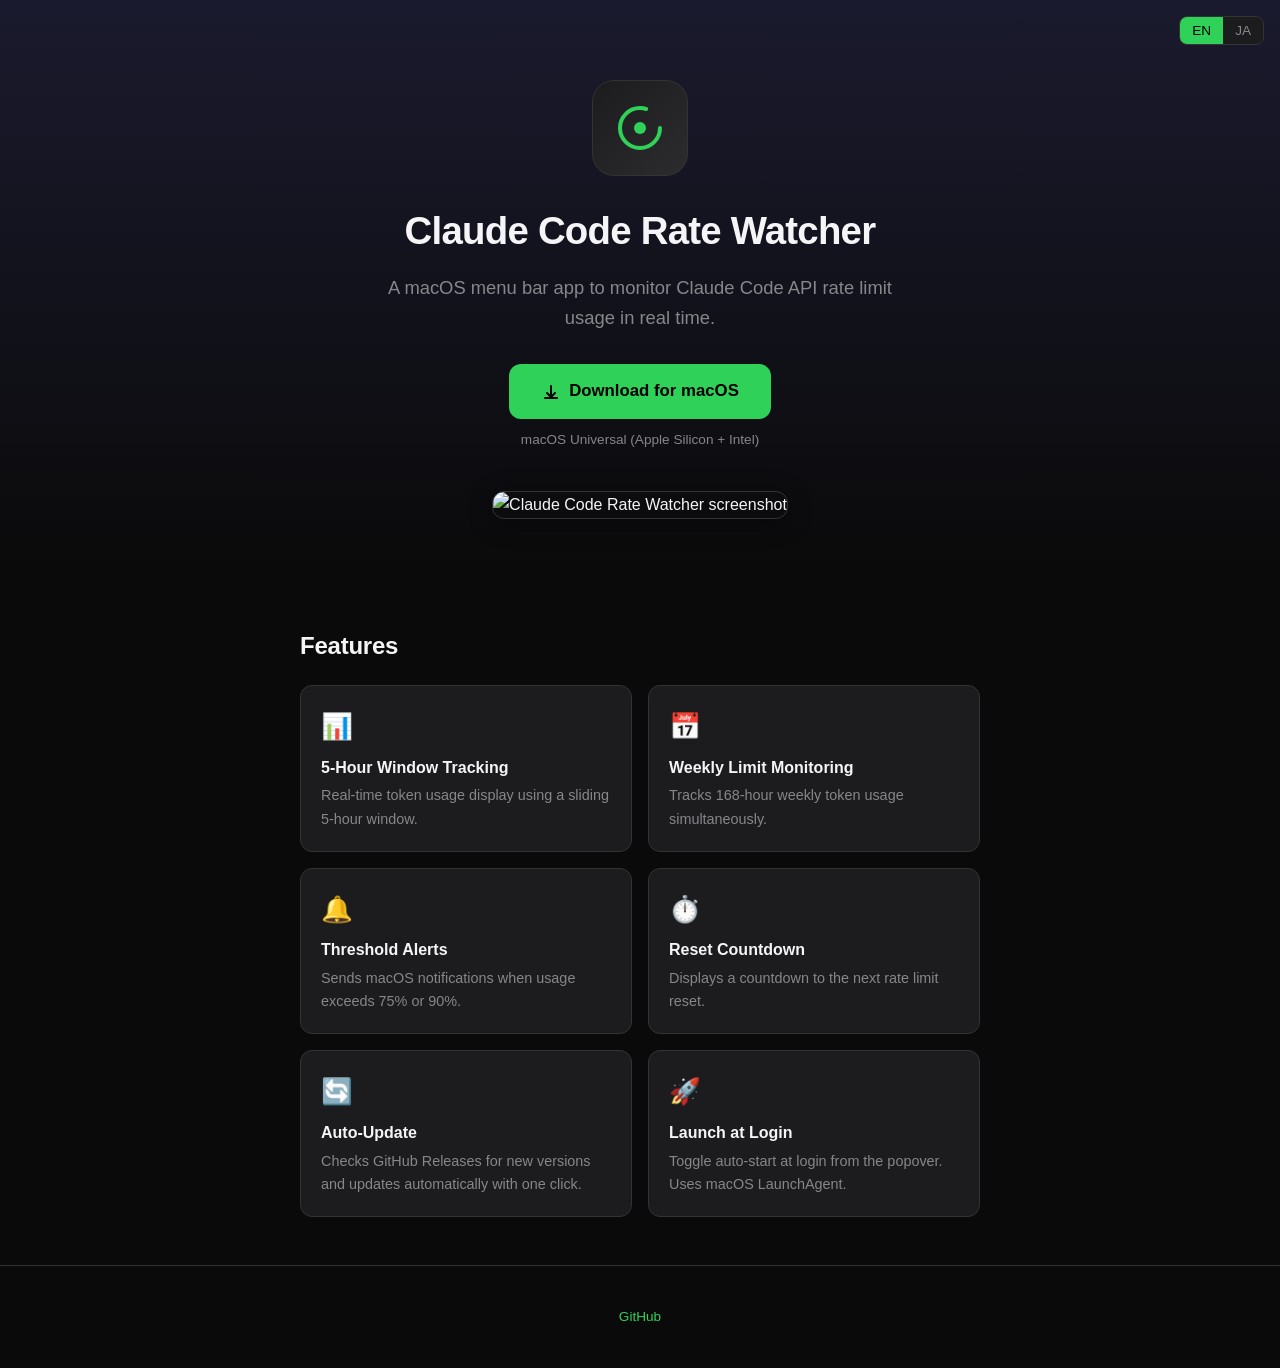
==== docs/index.html @ 861e8e0a "feat: .pkg インストーラの配布を追加 - CI で pkgbuild による .pkg 生成を追加（postinstall で ~/Applications/ に配置） - .tar.gz " ====
<!DOCTYPE html>
<html lang="en">
<head>
<meta charset="UTF-8">
<meta name="viewport" content="width=device-width, initial-scale=1.0">
<title>Claude Code Rate Watcher</title>
<style>
  :root {
    --green: #30D158;
    --orange: #FF9F0A;
    --red: #FF453A;
    --bg: #0a0a0a;
    --card: #1c1c1e;
    --text: #f5f5f7;
    --text-secondary: #86868b;
    --border: #333;
  }
  * { margin: 0; padding: 0; box-sizing: border-box; }
  body {
    font-family: -apple-system, BlinkMacSystemFont, "Segoe UI", Helvetica, Arial, sans-serif;
    background: var(--bg);
    color: var(--text);
    line-height: 1.6;
  }

  .lang-toggle {
    position: fixed;
    top: 16px;
    right: 16px;
    z-index: 100;
    display: flex;
    background: var(--card);
    border: 1px solid var(--border);
    border-radius: 8px;
    overflow: hidden;
  }
  .lang-toggle button {
    background: none;
    border: none;
    color: var(--text-secondary);
    cursor: pointer;
    font-size: 0.85rem;
    font-weight: 500;
    padding: 6px 12px;
    transition: background 0.15s, color 0.15s;
  }
  .lang-toggle button.active {
    background: var(--green);
    color: #000;
  }
  .lang-toggle button:hover:not(.active) {
    background: var(--border);
    color: var(--text);
  }

  .hero {
    text-align: center;
    padding: 80px 20px 60px;
    background: linear-gradient(180deg, #1a1a2e 0%, var(--bg) 100%);
  }
  .hero-icon {
    width: 96px;
    height: 96px;
    border-radius: 22px;
    background: linear-gradient(135deg, #1c1c1e, #2c2c2e);
    display: inline-flex;
    align-items: center;
    justify-content: center;
    margin-bottom: 24px;
    border: 1px solid var(--border);
  }
  .hero-icon svg { width: 56px; height: 56px; }
  h1 {
    font-size: 2.4rem;
    font-weight: 700;
    margin-bottom: 12px;
    letter-spacing: -0.02em;
  }
  .subtitle {
    font-size: 1.15rem;
    color: var(--text-secondary);
    max-width: 520px;
    margin: 0 auto 32px;
  }

  .download-btn {
    display: inline-flex;
    align-items: center;
    gap: 8px;
    padding: 14px 32px;
    background: var(--green);
    color: #000;
    text-decoration: none;
    border-radius: 12px;
    font-size: 1.05rem;
    font-weight: 600;
    transition: opacity 0.2s;
  }
  .download-btn:hover { opacity: 0.85; }
  .download-btn svg { width: 20px; height: 20px; }
  .download-meta {
    margin-top: 10px;
    font-size: 0.85rem;
    color: var(--text-secondary);
  }

  .container {
    max-width: 720px;
    margin: 0 auto;
    padding: 0 20px;
  }

  section { padding: 48px 0; }
  section + section { border-top: 1px solid var(--border); }
  h2 {
    font-size: 1.5rem;
    font-weight: 600;
    margin-bottom: 20px;
    letter-spacing: -0.01em;
  }

  .features {
    display: grid;
    grid-template-columns: 1fr 1fr;
    gap: 16px;
  }
  @media (max-width: 540px) { .features { grid-template-columns: 1fr; } }
  .feature {
    background: var(--card);
    border: 1px solid var(--border);
    border-radius: 12px;
    padding: 20px;
  }
  .feature-icon {
    font-size: 1.6rem;
    margin-bottom: 8px;
  }
  .feature h3 {
    font-size: 1rem;
    font-weight: 600;
    margin-bottom: 4px;
  }
  .feature p {
    font-size: 0.9rem;
    color: var(--text-secondary);
  }


  .hero-screenshot {
    margin-top: 40px;
    text-align: center;
  }
  .hero-screenshot img {
    max-width: 420px;
    width: 100%;
    border-radius: 12px;
    border: 1px solid var(--border);
    box-shadow: 0 4px 24px rgba(0,0,0,0.4);
  }

  footer {
    text-align: center;
    padding: 40px 20px;
    border-top: 1px solid var(--border);
    color: var(--text-secondary);
    font-size: 0.85rem;
  }
  footer a { color: var(--green); text-decoration: none; }
  footer a:hover { text-decoration: underline; }
</style>
</head>
<body>

<div class="lang-toggle">
  <button id="btn-en" class="active" onclick="setLang('en')">EN</button>
  <button id="btn-ja" onclick="setLang('ja')">JA</button>
</div>

<div class="hero">
  <div class="hero-icon">
    <svg viewBox="0 0 56 56" fill="none">
      <circle cx="28" cy="28" r="20" stroke="#30D158" stroke-width="4" stroke-linecap="round"
              stroke-dasharray="100 26" />
      <circle cx="28" cy="28" r="6" fill="#30D158" />
    </svg>
  </div>
  <h1>Claude Code Rate Watcher</h1>
  <p class="subtitle" data-i18n="subtitle"></p>
  <a class="download-btn"
     href="https://github.com/NicoValentine7/claude-code-rate-watcher/releases/latest/download/claude-code-rate-watcher.pkg">
    <svg viewBox="0 0 20 20" fill="currentColor">
      <path d="M10 3a1 1 0 011 1v8.586l2.293-2.293a1 1 0 111.414 1.414l-4 4a1 1 0 01-1.414 0l-4-4a1 1 0 111.414-1.414L9 12.586V4a1 1 0 011-1z"/>
      <path d="M3 16a1 1 0 011-1h12a1 1 0 110 2H4a1 1 0 01-1-1z"/>
    </svg>
    <span data-i18n="download-btn"></span>
  </a>
  <p class="download-meta" data-i18n="download-meta"></p>
  <div class="hero-screenshot">
    <img src="screenshot.png" alt="Claude Code Rate Watcher screenshot" loading="lazy">
  </div>
</div>

<div class="container">
  <section>
    <h2 data-i18n="features-title"></h2>
    <div class="features">
      <div class="feature">
        <div class="feature-icon" aria-hidden="true">&#x1F4CA;</div>
        <h3 data-i18n="f1-title"></h3>
        <p data-i18n="f1-desc"></p>
      </div>
      <div class="feature">
        <div class="feature-icon" aria-hidden="true">&#x1F4C5;</div>
        <h3 data-i18n="f2-title"></h3>
        <p data-i18n="f2-desc"></p>
      </div>
      <div class="feature">
        <div class="feature-icon" aria-hidden="true">&#x1F514;</div>
        <h3 data-i18n="f3-title"></h3>
        <p data-i18n="f3-desc"></p>
      </div>
      <div class="feature">
        <div class="feature-icon" aria-hidden="true">&#x23F1;&#xFE0F;</div>
        <h3 data-i18n="f4-title"></h3>
        <p data-i18n="f4-desc"></p>
      </div>
      <div class="feature">
        <div class="feature-icon" aria-hidden="true">&#x1F504;</div>
        <h3 data-i18n="f5-title"></h3>
        <p data-i18n="f5-desc"></p>
      </div>
      <div class="feature">
        <div class="feature-icon" aria-hidden="true">&#x1F680;</div>
        <h3 data-i18n="f6-title"></h3>
        <p data-i18n="f6-desc"></p>
      </div>
    </div>
  </section>

</div>

<footer>
  <p><a href="https://github.com/NicoValentine7/claude-code-rate-watcher">GitHub</a></p>
</footer>

<script>
const i18n = {
  en: {
    subtitle: "A macOS menu bar app to monitor Claude Code API rate limit usage in real time.",
    "download-btn": "Download for macOS",
    "download-meta": "macOS Universal (Apple Silicon + Intel)",
    "features-title": "Features",
    "f1-title": "5-Hour Window Tracking",
    "f1-desc": "Real-time token usage display using a sliding 5-hour window.",
    "f2-title": "Weekly Limit Monitoring",
    "f2-desc": "Tracks 168-hour weekly token usage simultaneously.",
    "f3-title": "Threshold Alerts",
    "f3-desc": "Sends macOS notifications when usage exceeds 75% or 90%.",
    "f4-title": "Reset Countdown",
    "f4-desc": "Displays a countdown to the next rate limit reset.",
    "f5-title": "Auto-Update",
    "f5-desc": "Checks GitHub Releases for new versions and updates automatically with one click.",
    "f6-title": "Launch at Login",
    "f6-desc": "Toggle auto-start at login from the popover. Uses macOS LaunchAgent.",
  },
  ja: {
    subtitle: "Claude Code の API レート使用量をメニューバーからリアルタイム監視する macOS アプリ",
    "download-btn": "Download for macOS",
    "download-meta": "macOS Universal (Apple Silicon + Intel)",
    "features-title": "Features",
    "f1-title": "5 時間ウィンドウ追跡",
    "f1-desc": "5 時間のスライディングウィンドウでトークン使用量をリアルタイム表示",
    "f2-title": "週次制限モニタリング",
    "f2-desc": "168 時間の週次トークン使用量も同時に追跡",
    "f3-title": "閾値アラート",
    "f3-desc": "使用量が 75% / 90% を超えると macOS 通知でお知らせ",
    "f4-title": "リセットカウントダウン",
    "f4-desc": "レート制限のリセットまでの残り時間をカウントダウン表示",
    "f5-title": "自動アップデート",
    "f5-desc": "GitHub Releases から最新バージョンを検出し、ワンクリックで自動更新",
    "f6-title": "ログイン時に起動",
    "f6-desc": "ポップオーバーからログイン時の自動起動を切り替え（macOS LaunchAgent）",
  }
};

function setLang(lang) {
  document.documentElement.lang = lang;
  document.querySelectorAll('[data-i18n]').forEach(el => {
    const key = el.getAttribute('data-i18n');
    if (i18n[lang][key] !== undefined) el.innerHTML = i18n[lang][key];
  });
  document.getElementById('btn-en').classList.toggle('active', lang === 'en');
  document.getElementById('btn-ja').classList.toggle('active', lang === 'ja');
  localStorage.setItem('lang', lang);
}

const saved = localStorage.getItem('lang');
setLang(saved === 'ja' ? 'ja' : 'en');
</script>

</body>
</html>
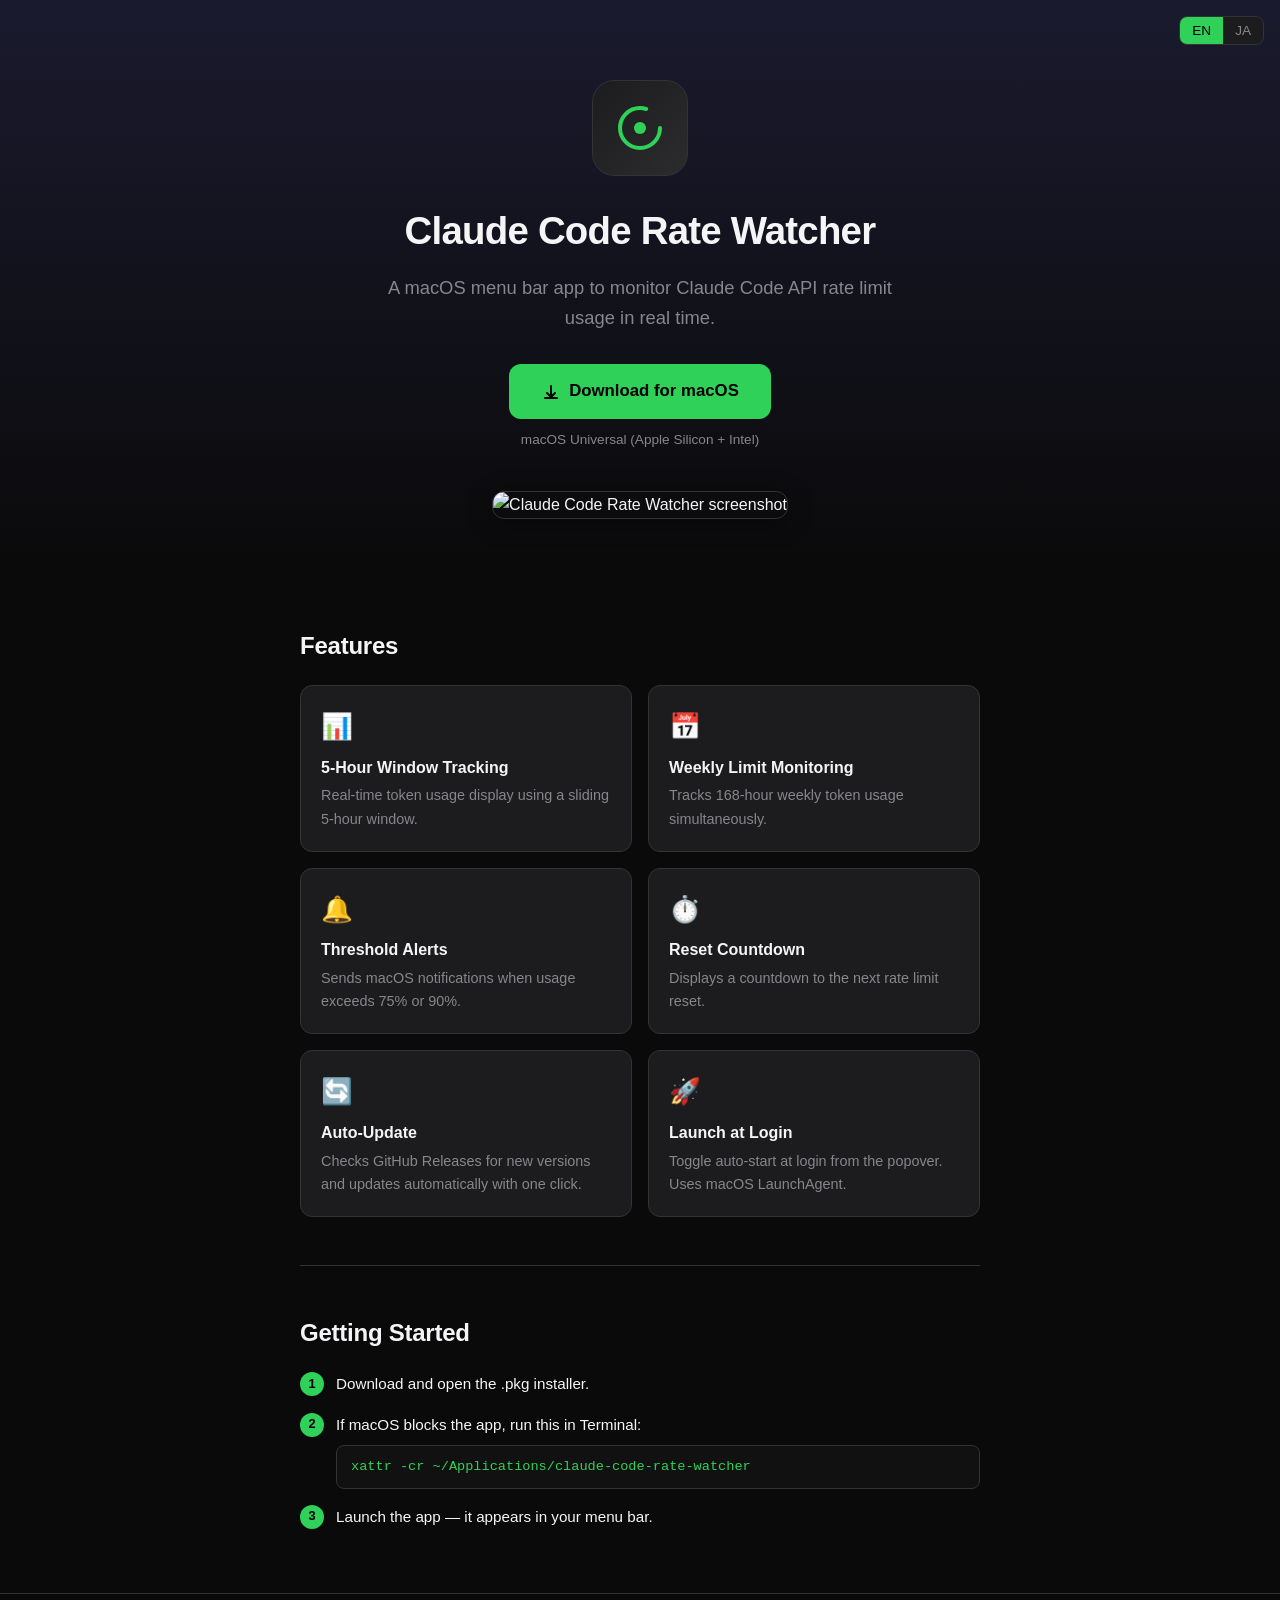
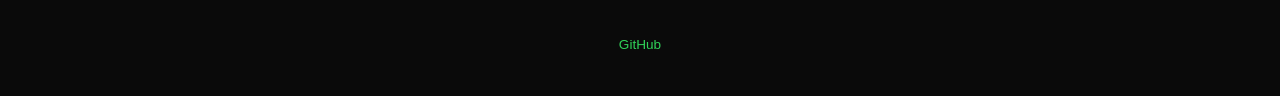
==== commit c56e7cea: "feat: ad-hoc署名とインストール手順を追加 - CI に codesign --force --deep -s - を追加（Gatekeeper の「破損」エラー回避） - docs に G" ====
--- a/docs/index.html
+++ b/docs/index.html
@@ -145,6 +145,46 @@
     color: var(--text-secondary);
   }
 
+
+  .steps {
+    counter-reset: step;
+    list-style: none;
+    padding: 0;
+  }
+  .steps li {
+    counter-increment: step;
+    position: relative;
+    padding-left: 36px;
+    margin-bottom: 16px;
+    font-size: 0.95rem;
+  }
+  .steps li::before {
+    content: counter(step);
+    position: absolute;
+    left: 0;
+    width: 24px;
+    height: 24px;
+    background: var(--green);
+    color: #000;
+    border-radius: 50%;
+    font-size: 0.8rem;
+    font-weight: 700;
+    display: flex;
+    align-items: center;
+    justify-content: center;
+  }
+  .steps code {
+    display: block;
+    background: #111;
+    border: 1px solid var(--border);
+    border-radius: 8px;
+    padding: 10px 14px;
+    margin-top: 8px;
+    font-family: "SF Mono", Menlo, monospace;
+    font-size: 0.85rem;
+    color: var(--green);
+    overflow-x: auto;
+  }
 
   .hero-screenshot {
     margin-top: 40px;
@@ -237,6 +277,15 @@
     </div>
   </section>
 
+  <section>
+    <h2 data-i18n="setup-title"></h2>
+    <ol class="steps">
+      <li data-i18n="setup-s1"></li>
+      <li><span data-i18n="setup-s2"></span><code>xattr -cr ~/Applications/claude-code-rate-watcher</code></li>
+      <li data-i18n="setup-s3"></li>
+    </ol>
+  </section>
+
 </div>
 
 <footer>
@@ -262,6 +311,10 @@
     "f5-desc": "Checks GitHub Releases for new versions and updates automatically with one click.",
     "f6-title": "Launch at Login",
     "f6-desc": "Toggle auto-start at login from the popover. Uses macOS LaunchAgent.",
+    "setup-title": "Getting Started",
+    "setup-s1": "Download and open the .pkg installer.",
+    "setup-s2": "If macOS blocks the app, run this in Terminal:",
+    "setup-s3": "Launch the app — it appears in your menu bar.",
   },
   ja: {
     subtitle: "Claude Code の API レート使用量をメニューバーからリアルタイム監視する macOS アプリ",
@@ -280,6 +333,10 @@
     "f5-desc": "GitHub Releases から最新バージョンを検出し、ワンクリックで自動更新",
     "f6-title": "ログイン時に起動",
     "f6-desc": "ポップオーバーからログイン時の自動起動を切り替え（macOS LaunchAgent）",
+    "setup-title": "インストール手順",
+    "setup-s1": ".pkg インストーラをダウンロードして開く",
+    "setup-s2": "macOS がブロックする場合、ターミナルで以下を実行：",
+    "setup-s3": "アプリを起動 — メニューバーに表示されます",
   }
 };
 
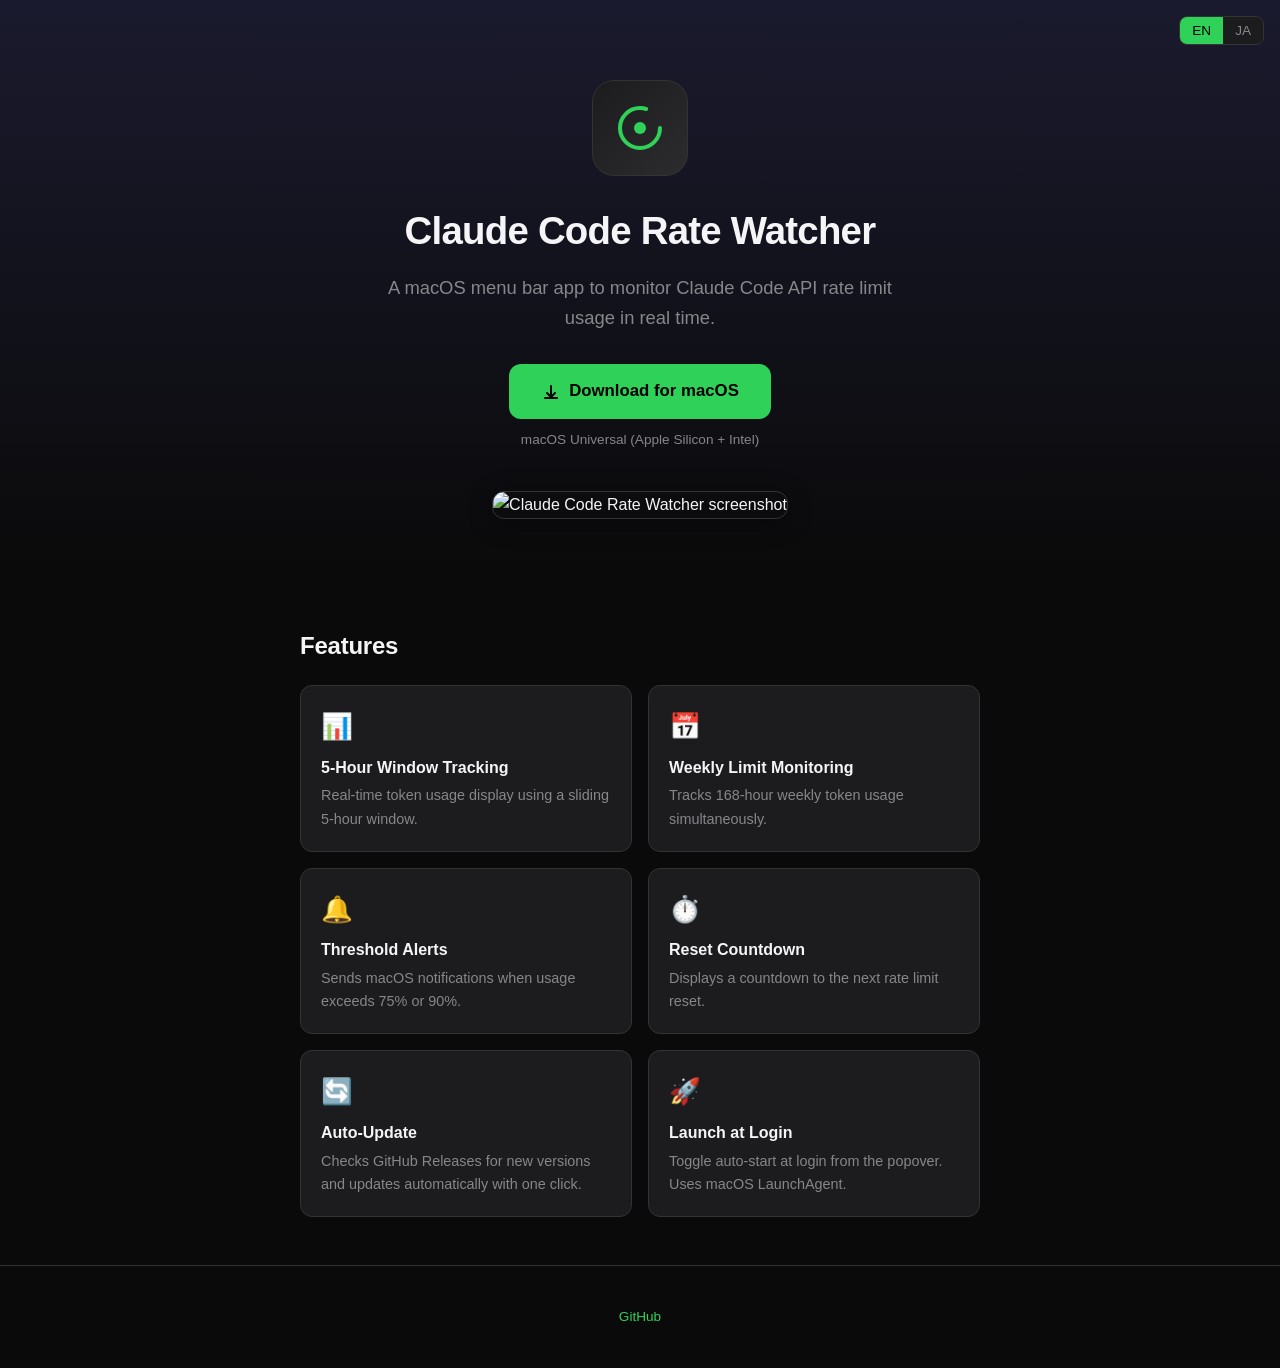
==== commit 1f814fe0: "feat: DMGインストーラに切り替え、サンキューページ追加 - CI: .pkg → .app バンドル + DMG に変更（/Applications へドラッグ&ドロップ） - CI: LSU" ====
--- a/docs/index.html
+++ b/docs/index.html
@@ -146,46 +146,6 @@
   }
 
 
-  .steps {
-    counter-reset: step;
-    list-style: none;
-    padding: 0;
-  }
-  .steps li {
-    counter-increment: step;
-    position: relative;
-    padding-left: 36px;
-    margin-bottom: 16px;
-    font-size: 0.95rem;
-  }
-  .steps li::before {
-    content: counter(step);
-    position: absolute;
-    left: 0;
-    width: 24px;
-    height: 24px;
-    background: var(--green);
-    color: #000;
-    border-radius: 50%;
-    font-size: 0.8rem;
-    font-weight: 700;
-    display: flex;
-    align-items: center;
-    justify-content: center;
-  }
-  .steps code {
-    display: block;
-    background: #111;
-    border: 1px solid var(--border);
-    border-radius: 8px;
-    padding: 10px 14px;
-    margin-top: 8px;
-    font-family: "SF Mono", Menlo, monospace;
-    font-size: 0.85rem;
-    color: var(--green);
-    overflow-x: auto;
-  }
-
   .hero-screenshot {
     margin-top: 40px;
     text-align: center;
@@ -227,7 +187,7 @@
   <h1>Claude Code Rate Watcher</h1>
   <p class="subtitle" data-i18n="subtitle"></p>
   <a class="download-btn"
-     href="https://github.com/NicoValentine7/claude-code-rate-watcher/releases/latest/download/claude-code-rate-watcher.pkg">
+     href="thanks.html">
     <svg viewBox="0 0 20 20" fill="currentColor">
       <path d="M10 3a1 1 0 011 1v8.586l2.293-2.293a1 1 0 111.414 1.414l-4 4a1 1 0 01-1.414 0l-4-4a1 1 0 111.414-1.414L9 12.586V4a1 1 0 011-1z"/>
       <path d="M3 16a1 1 0 011-1h12a1 1 0 110 2H4a1 1 0 01-1-1z"/>
@@ -275,15 +235,6 @@
         <p data-i18n="f6-desc"></p>
       </div>
     </div>
-  </section>
-
-  <section>
-    <h2 data-i18n="setup-title"></h2>
-    <ol class="steps">
-      <li data-i18n="setup-s1"></li>
-      <li><span data-i18n="setup-s2"></span><code>xattr -cr ~/Applications/claude-code-rate-watcher</code></li>
-      <li data-i18n="setup-s3"></li>
-    </ol>
   </section>
 
 </div>
@@ -311,10 +262,6 @@
     "f5-desc": "Checks GitHub Releases for new versions and updates automatically with one click.",
     "f6-title": "Launch at Login",
     "f6-desc": "Toggle auto-start at login from the popover. Uses macOS LaunchAgent.",
-    "setup-title": "Getting Started",
-    "setup-s1": "Download and open the .pkg installer.",
-    "setup-s2": "If macOS blocks the app, run this in Terminal:",
-    "setup-s3": "Launch the app — it appears in your menu bar.",
   },
   ja: {
     subtitle: "Claude Code の API レート使用量をメニューバーからリアルタイム監視する macOS アプリ",
@@ -333,10 +280,6 @@
     "f5-desc": "GitHub Releases から最新バージョンを検出し、ワンクリックで自動更新",
     "f6-title": "ログイン時に起動",
     "f6-desc": "ポップオーバーからログイン時の自動起動を切り替え（macOS LaunchAgent）",
-    "setup-title": "インストール手順",
-    "setup-s1": ".pkg インストーラをダウンロードして開く",
-    "setup-s2": "macOS がブロックする場合、ターミナルで以下を実行：",
-    "setup-s3": "アプリを起動 — メニューバーに表示されます",
   }
 };
 
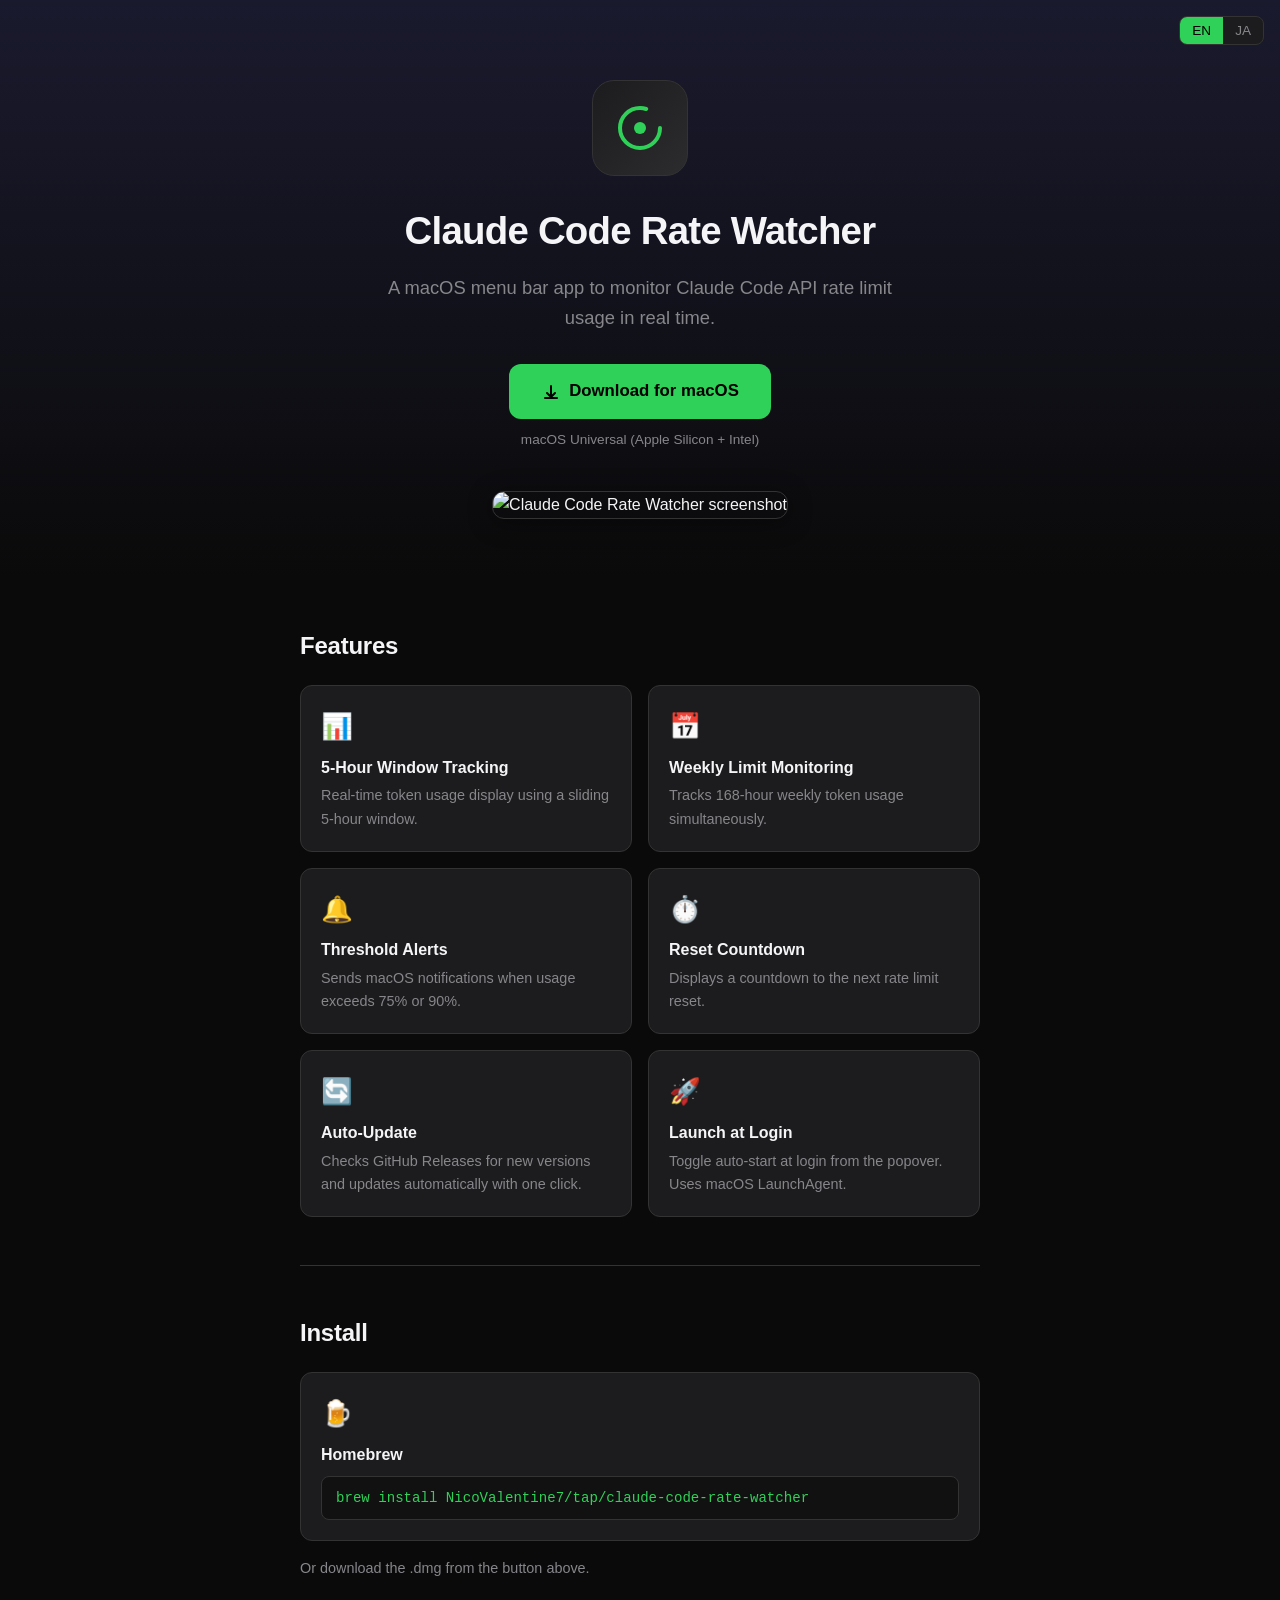
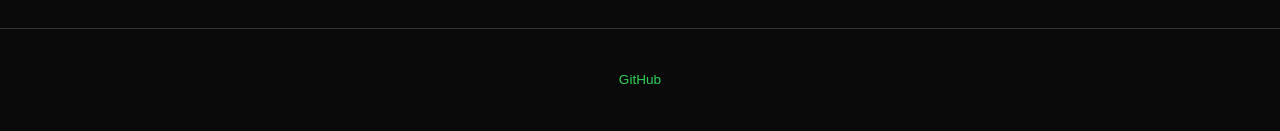
==== commit 7cb540ae: "feat: Homebrew Tap 対応 + DMG 配布復活 - updater.rs: Homebrew インストール検知で auto-update をスキップ - docs/index.htm" ====
--- a/docs/index.html
+++ b/docs/index.html
@@ -237,6 +237,16 @@
     </div>
   </section>
 
+  <section>
+    <h2 data-i18n="install-title"></h2>
+    <div class="feature" style="margin-bottom: 16px;">
+      <div class="feature-icon" aria-hidden="true">&#x1F37A;</div>
+      <h3>Homebrew</h3>
+      <code style="display:block; background:#111; border:1px solid var(--border); border-radius:8px; padding:10px 14px; margin-top:8px; font-family:'SF Mono',Menlo,monospace; font-size:0.88rem; color:var(--green); user-select:all;">brew install NicoValentine7/tap/claude-code-rate-watcher</code>
+    </div>
+    <p style="color: var(--text-secondary); font-size: 0.9rem;" data-i18n="install-or"></p>
+  </section>
+
 </div>
 
 <footer>
@@ -262,6 +272,8 @@
     "f5-desc": "Checks GitHub Releases for new versions and updates automatically with one click.",
     "f6-title": "Launch at Login",
     "f6-desc": "Toggle auto-start at login from the popover. Uses macOS LaunchAgent.",
+    "install-title": "Install",
+    "install-or": "Or download the .dmg from the button above.",
   },
   ja: {
     subtitle: "Claude Code の API レート使用量をメニューバーからリアルタイム監視する macOS アプリ",
@@ -280,6 +292,8 @@
     "f5-desc": "GitHub Releases から最新バージョンを検出し、ワンクリックで自動更新",
     "f6-title": "ログイン時に起動",
     "f6-desc": "ポップオーバーからログイン時の自動起動を切り替え（macOS LaunchAgent）",
+    "install-title": "インストール",
+    "install-or": "または上のボタンから .dmg をダウンロード",
   }
 };
 
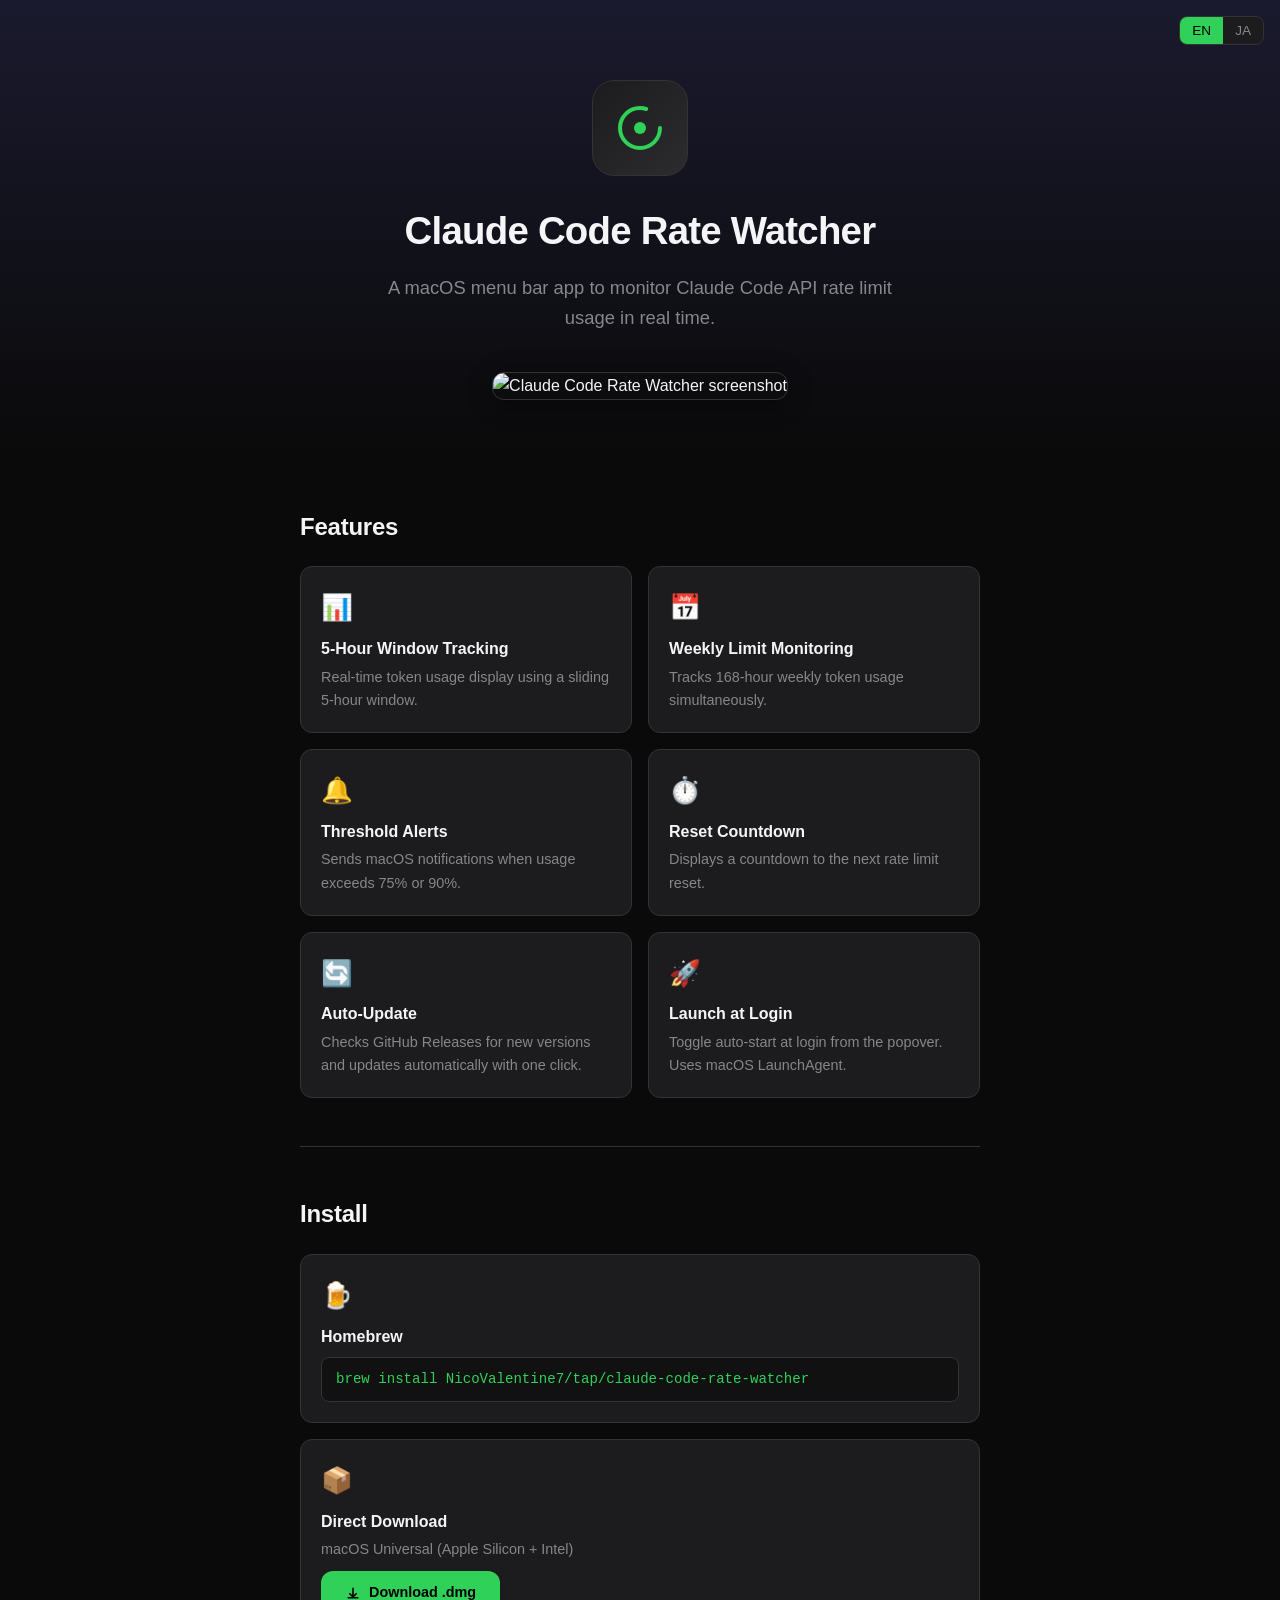
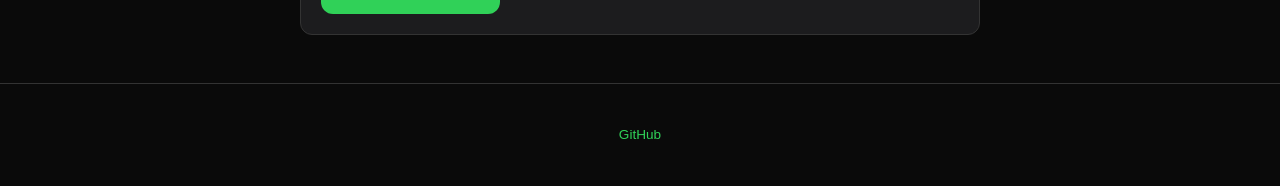
==== commit 2a125367: "docs: ダウンロードボタンを Install セクションに統合 - hero エリアの Download ボタンを削除 - Install セクションに Homebrew + DMG 直接ダウンロ" ====
--- a/docs/index.html
+++ b/docs/index.html
@@ -186,15 +186,6 @@
   </div>
   <h1>Claude Code Rate Watcher</h1>
   <p class="subtitle" data-i18n="subtitle"></p>
-  <a class="download-btn"
-     href="thanks.html">
-    <svg viewBox="0 0 20 20" fill="currentColor">
-      <path d="M10 3a1 1 0 011 1v8.586l2.293-2.293a1 1 0 111.414 1.414l-4 4a1 1 0 01-1.414 0l-4-4a1 1 0 111.414-1.414L9 12.586V4a1 1 0 011-1z"/>
-      <path d="M3 16a1 1 0 011-1h12a1 1 0 110 2H4a1 1 0 01-1-1z"/>
-    </svg>
-    <span data-i18n="download-btn"></span>
-  </a>
-  <p class="download-meta" data-i18n="download-meta"></p>
   <div class="hero-screenshot">
     <img src="screenshot.png" alt="Claude Code Rate Watcher screenshot" loading="lazy">
   </div>
@@ -244,7 +235,18 @@
       <h3>Homebrew</h3>
       <code style="display:block; background:#111; border:1px solid var(--border); border-radius:8px; padding:10px 14px; margin-top:8px; font-family:'SF Mono',Menlo,monospace; font-size:0.88rem; color:var(--green); user-select:all;">brew install NicoValentine7/tap/claude-code-rate-watcher</code>
     </div>
-    <p style="color: var(--text-secondary); font-size: 0.9rem;" data-i18n="install-or"></p>
+    <div class="feature">
+      <div class="feature-icon" aria-hidden="true">&#x1F4E6;</div>
+      <h3 data-i18n="install-dmg-title"></h3>
+      <p style="font-size: 0.9rem; color: var(--text-secondary); margin-bottom: 10px;" data-i18n="install-dmg-desc"></p>
+      <a class="download-btn" href="thanks.html" style="font-size: 0.9rem; padding: 10px 24px;">
+        <svg viewBox="0 0 20 20" fill="currentColor" style="width:16px;height:16px;">
+          <path d="M10 3a1 1 0 011 1v8.586l2.293-2.293a1 1 0 111.414 1.414l-4 4a1 1 0 01-1.414 0l-4-4a1 1 0 111.414-1.414L9 12.586V4a1 1 0 011-1z"/>
+          <path d="M3 16a1 1 0 011-1h12a1 1 0 110 2H4a1 1 0 01-1-1z"/>
+        </svg>
+        <span data-i18n="install-dmg-btn"></span>
+      </a>
+    </div>
   </section>
 
 </div>
@@ -257,8 +259,6 @@
 const i18n = {
   en: {
     subtitle: "A macOS menu bar app to monitor Claude Code API rate limit usage in real time.",
-    "download-btn": "Download for macOS",
-    "download-meta": "macOS Universal (Apple Silicon + Intel)",
     "features-title": "Features",
     "f1-title": "5-Hour Window Tracking",
     "f1-desc": "Real-time token usage display using a sliding 5-hour window.",
@@ -273,12 +273,12 @@
     "f6-title": "Launch at Login",
     "f6-desc": "Toggle auto-start at login from the popover. Uses macOS LaunchAgent.",
     "install-title": "Install",
-    "install-or": "Or download the .dmg from the button above.",
+    "install-dmg-title": "Direct Download",
+    "install-dmg-desc": "macOS Universal (Apple Silicon + Intel)",
+    "install-dmg-btn": "Download .dmg",
   },
   ja: {
     subtitle: "Claude Code の API レート使用量をメニューバーからリアルタイム監視する macOS アプリ",
-    "download-btn": "Download for macOS",
-    "download-meta": "macOS Universal (Apple Silicon + Intel)",
     "features-title": "Features",
     "f1-title": "5 時間ウィンドウ追跡",
     "f1-desc": "5 時間のスライディングウィンドウでトークン使用量をリアルタイム表示",
@@ -293,7 +293,9 @@
     "f6-title": "ログイン時に起動",
     "f6-desc": "ポップオーバーからログイン時の自動起動を切り替え（macOS LaunchAgent）",
     "install-title": "インストール",
-    "install-or": "または上のボタンから .dmg をダウンロード",
+    "install-dmg-title": "直接ダウンロード",
+    "install-dmg-desc": "macOS Universal (Apple Silicon + Intel)",
+    "install-dmg-btn": "Download .dmg",
   }
 };
 
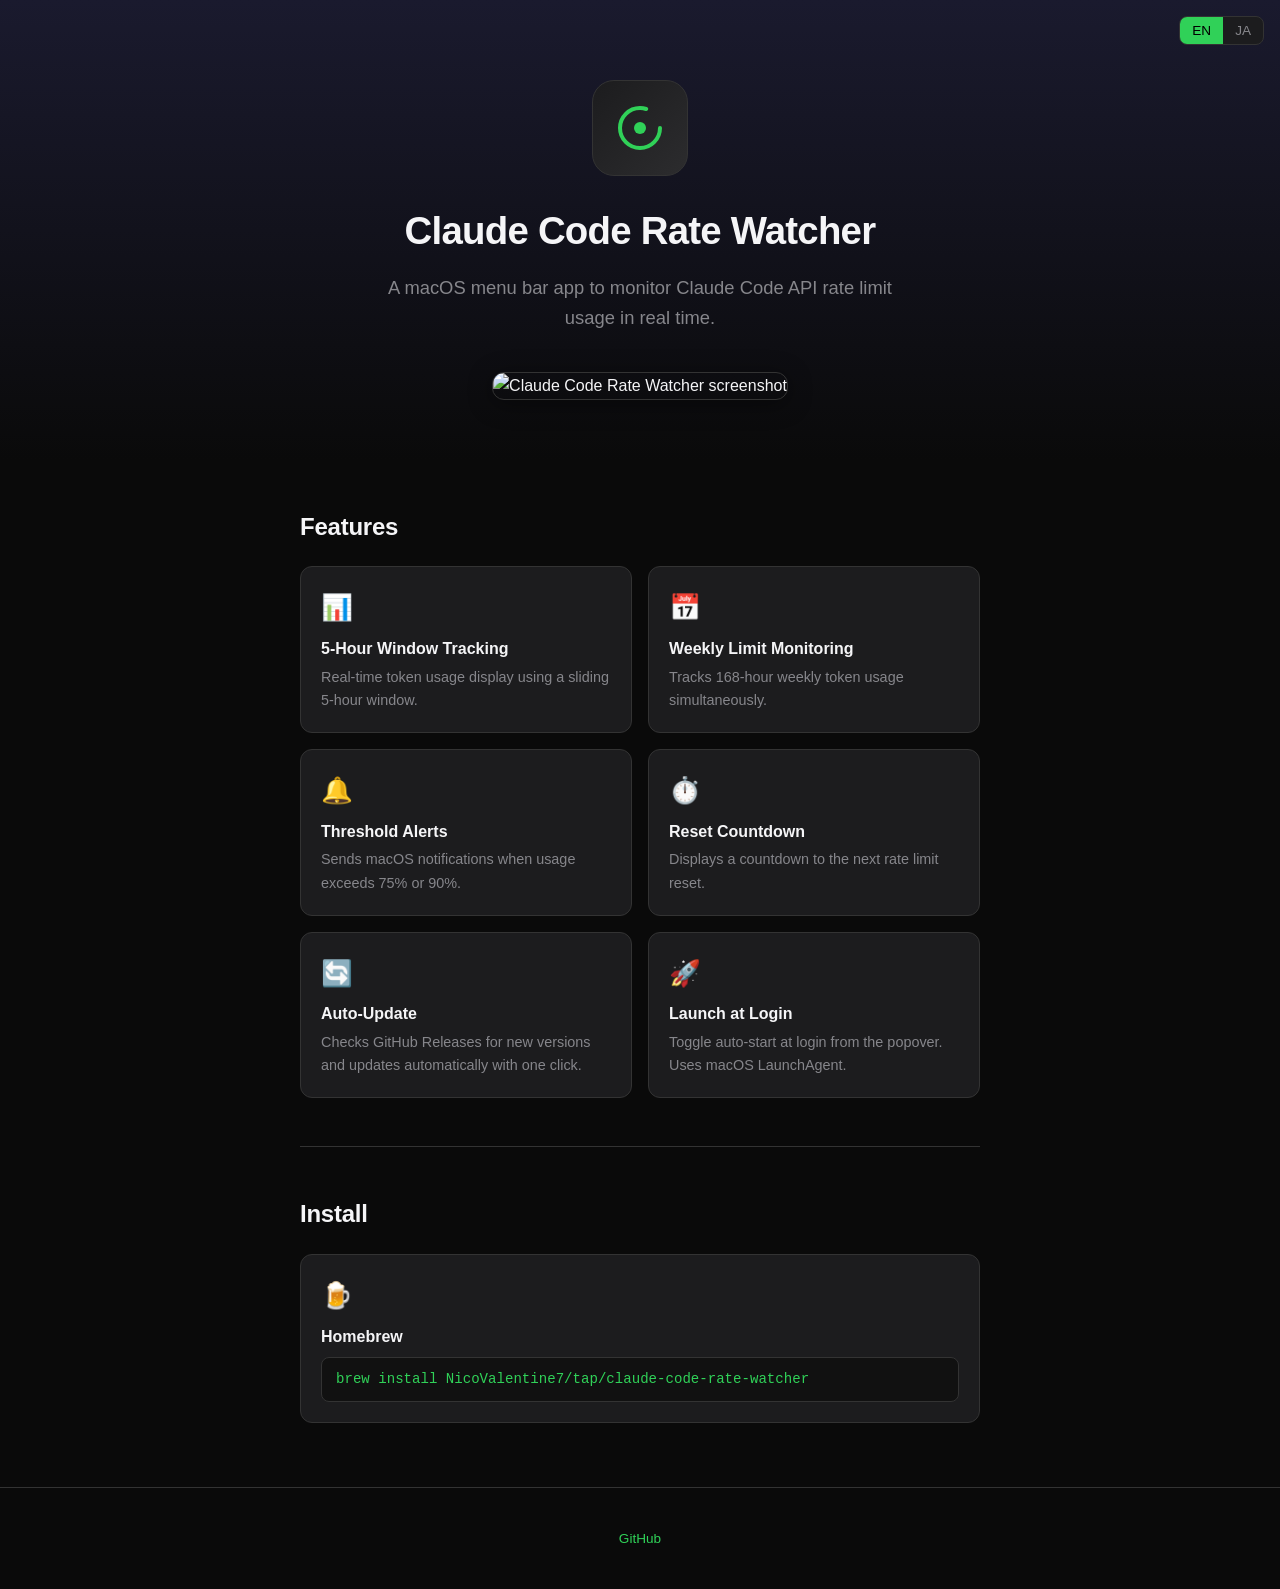
==== commit 7e869e63: "docs: Install セクションを Homebrew のみに簡素化 - Direct Download (.dmg) カードを削除 - 不要な CSS・i18n キーをクリーンアップ  Co-A" ====
--- a/docs/index.html
+++ b/docs/index.html
@@ -83,26 +83,6 @@
     margin: 0 auto 32px;
   }
 
-  .download-btn {
-    display: inline-flex;
-    align-items: center;
-    gap: 8px;
-    padding: 14px 32px;
-    background: var(--green);
-    color: #000;
-    text-decoration: none;
-    border-radius: 12px;
-    font-size: 1.05rem;
-    font-weight: 600;
-    transition: opacity 0.2s;
-  }
-  .download-btn:hover { opacity: 0.85; }
-  .download-btn svg { width: 20px; height: 20px; }
-  .download-meta {
-    margin-top: 10px;
-    font-size: 0.85rem;
-    color: var(--text-secondary);
-  }
 
   .container {
     max-width: 720px;
@@ -234,18 +214,6 @@
       <div class="feature-icon" aria-hidden="true">&#x1F37A;</div>
       <h3>Homebrew</h3>
       <code style="display:block; background:#111; border:1px solid var(--border); border-radius:8px; padding:10px 14px; margin-top:8px; font-family:'SF Mono',Menlo,monospace; font-size:0.88rem; color:var(--green); user-select:all;">brew install NicoValentine7/tap/claude-code-rate-watcher</code>
-    </div>
-    <div class="feature">
-      <div class="feature-icon" aria-hidden="true">&#x1F4E6;</div>
-      <h3 data-i18n="install-dmg-title"></h3>
-      <p style="font-size: 0.9rem; color: var(--text-secondary); margin-bottom: 10px;" data-i18n="install-dmg-desc"></p>
-      <a class="download-btn" href="thanks.html" style="font-size: 0.9rem; padding: 10px 24px;">
-        <svg viewBox="0 0 20 20" fill="currentColor" style="width:16px;height:16px;">
-          <path d="M10 3a1 1 0 011 1v8.586l2.293-2.293a1 1 0 111.414 1.414l-4 4a1 1 0 01-1.414 0l-4-4a1 1 0 111.414-1.414L9 12.586V4a1 1 0 011-1z"/>
-          <path d="M3 16a1 1 0 011-1h12a1 1 0 110 2H4a1 1 0 01-1-1z"/>
-        </svg>
-        <span data-i18n="install-dmg-btn"></span>
-      </a>
     </div>
   </section>
 
@@ -273,9 +241,6 @@
     "f6-title": "Launch at Login",
     "f6-desc": "Toggle auto-start at login from the popover. Uses macOS LaunchAgent.",
     "install-title": "Install",
-    "install-dmg-title": "Direct Download",
-    "install-dmg-desc": "macOS Universal (Apple Silicon + Intel)",
-    "install-dmg-btn": "Download .dmg",
   },
   ja: {
     subtitle: "Claude Code の API レート使用量をメニューバーからリアルタイム監視する macOS アプリ",
@@ -293,9 +258,6 @@
     "f6-title": "ログイン時に起動",
     "f6-desc": "ポップオーバーからログイン時の自動起動を切り替え（macOS LaunchAgent）",
     "install-title": "インストール",
-    "install-dmg-title": "直接ダウンロード",
-    "install-dmg-desc": "macOS Universal (Apple Silicon + Intel)",
-    "install-dmg-btn": "Download .dmg",
   }
 };
 
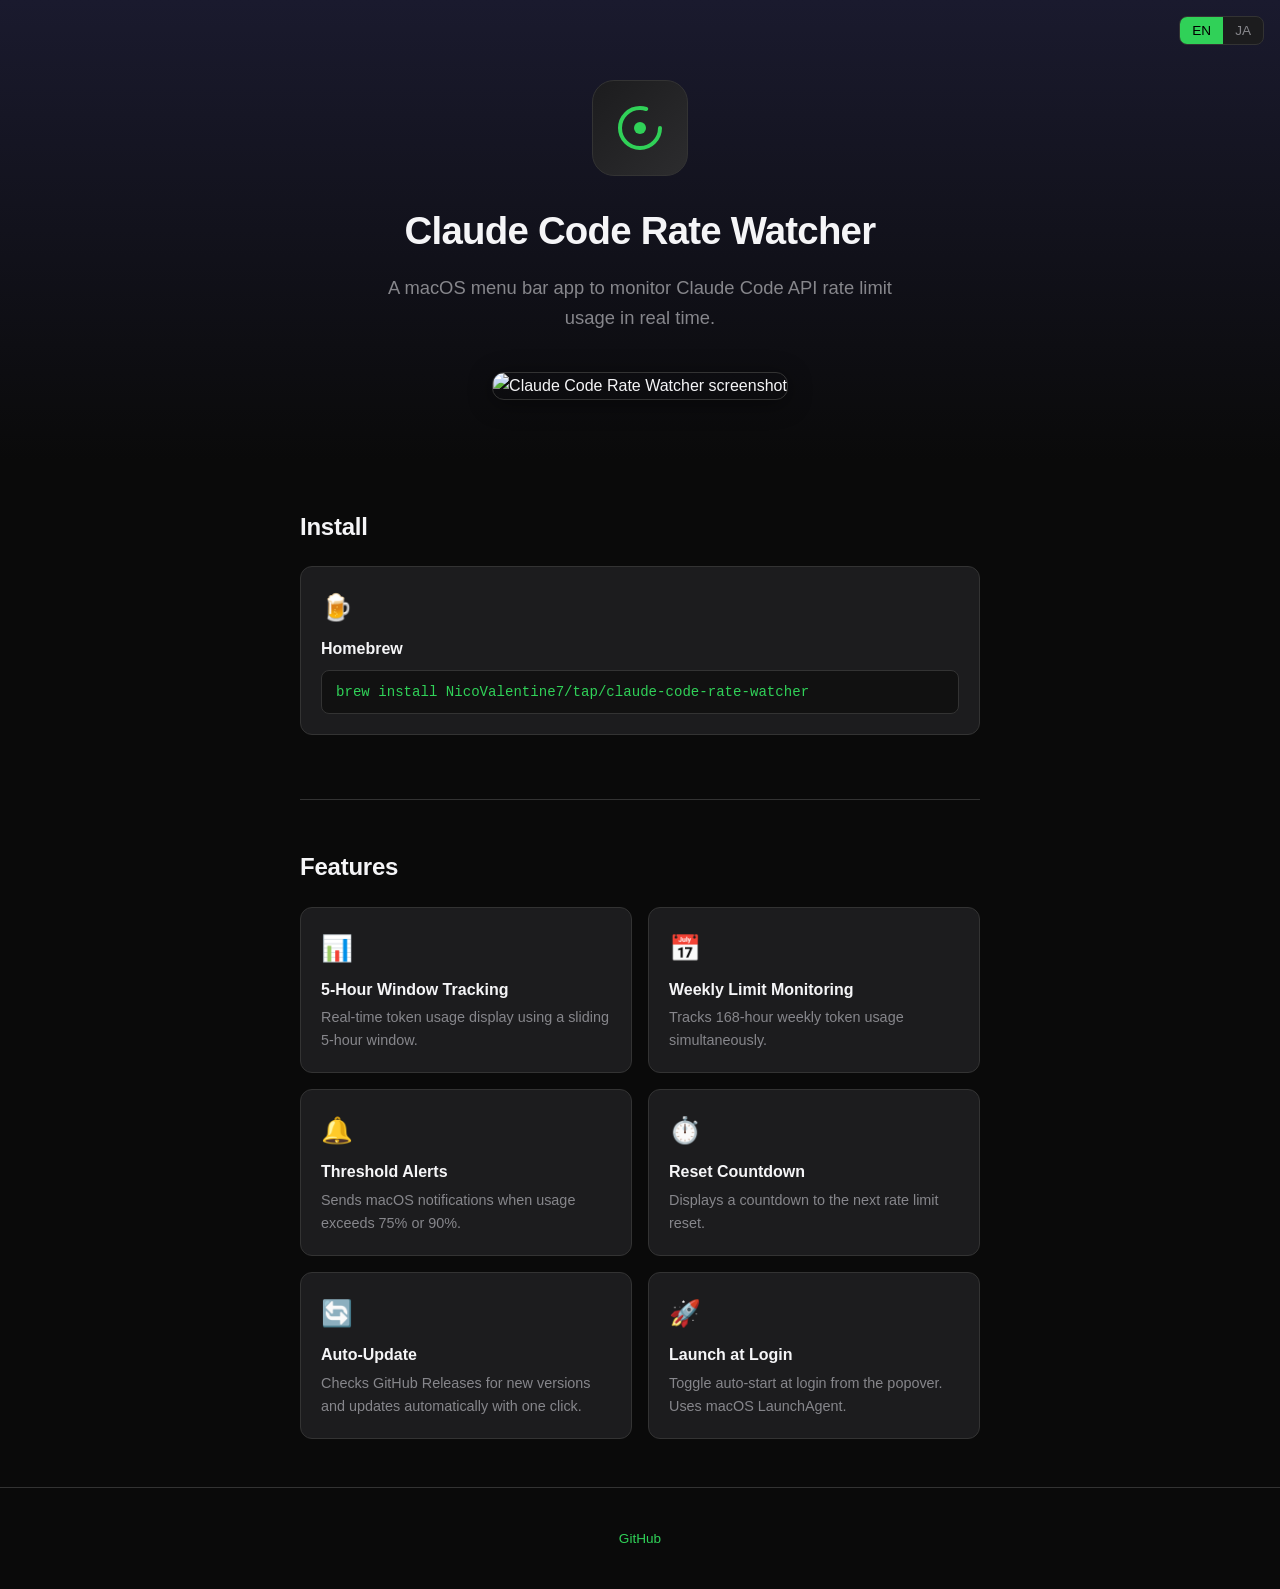
==== commit 1a833753: "docs: Install セクションを Features の上に移動 Co-Authored-By: Claude Opus 4.6 <noreply@anthropic.com>" ====
--- a/docs/index.html
+++ b/docs/index.html
@@ -173,47 +173,47 @@
 
 <div class="container">
   <section>
-    <h2 data-i18n="features-title"></h2>
-    <div class="features">
-      <div class="feature">
-        <div class="feature-icon" aria-hidden="true">&#x1F4CA;</div>
-        <h3 data-i18n="f1-title"></h3>
-        <p data-i18n="f1-desc"></p>
-      </div>
-      <div class="feature">
-        <div class="feature-icon" aria-hidden="true">&#x1F4C5;</div>
-        <h3 data-i18n="f2-title"></h3>
-        <p data-i18n="f2-desc"></p>
-      </div>
-      <div class="feature">
-        <div class="feature-icon" aria-hidden="true">&#x1F514;</div>
-        <h3 data-i18n="f3-title"></h3>
-        <p data-i18n="f3-desc"></p>
-      </div>
-      <div class="feature">
-        <div class="feature-icon" aria-hidden="true">&#x23F1;&#xFE0F;</div>
-        <h3 data-i18n="f4-title"></h3>
-        <p data-i18n="f4-desc"></p>
-      </div>
-      <div class="feature">
-        <div class="feature-icon" aria-hidden="true">&#x1F504;</div>
-        <h3 data-i18n="f5-title"></h3>
-        <p data-i18n="f5-desc"></p>
-      </div>
-      <div class="feature">
-        <div class="feature-icon" aria-hidden="true">&#x1F680;</div>
-        <h3 data-i18n="f6-title"></h3>
-        <p data-i18n="f6-desc"></p>
-      </div>
-    </div>
-  </section>
-
-  <section>
     <h2 data-i18n="install-title"></h2>
     <div class="feature" style="margin-bottom: 16px;">
       <div class="feature-icon" aria-hidden="true">&#x1F37A;</div>
       <h3>Homebrew</h3>
       <code style="display:block; background:#111; border:1px solid var(--border); border-radius:8px; padding:10px 14px; margin-top:8px; font-family:'SF Mono',Menlo,monospace; font-size:0.88rem; color:var(--green); user-select:all;">brew install NicoValentine7/tap/claude-code-rate-watcher</code>
+    </div>
+  </section>
+
+  <section>
+    <h2 data-i18n="features-title"></h2>
+    <div class="features">
+      <div class="feature">
+        <div class="feature-icon" aria-hidden="true">&#x1F4CA;</div>
+        <h3 data-i18n="f1-title"></h3>
+        <p data-i18n="f1-desc"></p>
+      </div>
+      <div class="feature">
+        <div class="feature-icon" aria-hidden="true">&#x1F4C5;</div>
+        <h3 data-i18n="f2-title"></h3>
+        <p data-i18n="f2-desc"></p>
+      </div>
+      <div class="feature">
+        <div class="feature-icon" aria-hidden="true">&#x1F514;</div>
+        <h3 data-i18n="f3-title"></h3>
+        <p data-i18n="f3-desc"></p>
+      </div>
+      <div class="feature">
+        <div class="feature-icon" aria-hidden="true">&#x23F1;&#xFE0F;</div>
+        <h3 data-i18n="f4-title"></h3>
+        <p data-i18n="f4-desc"></p>
+      </div>
+      <div class="feature">
+        <div class="feature-icon" aria-hidden="true">&#x1F504;</div>
+        <h3 data-i18n="f5-title"></h3>
+        <p data-i18n="f5-desc"></p>
+      </div>
+      <div class="feature">
+        <div class="feature-icon" aria-hidden="true">&#x1F680;</div>
+        <h3 data-i18n="f6-title"></h3>
+        <p data-i18n="f6-desc"></p>
+      </div>
     </div>
   </section>
 
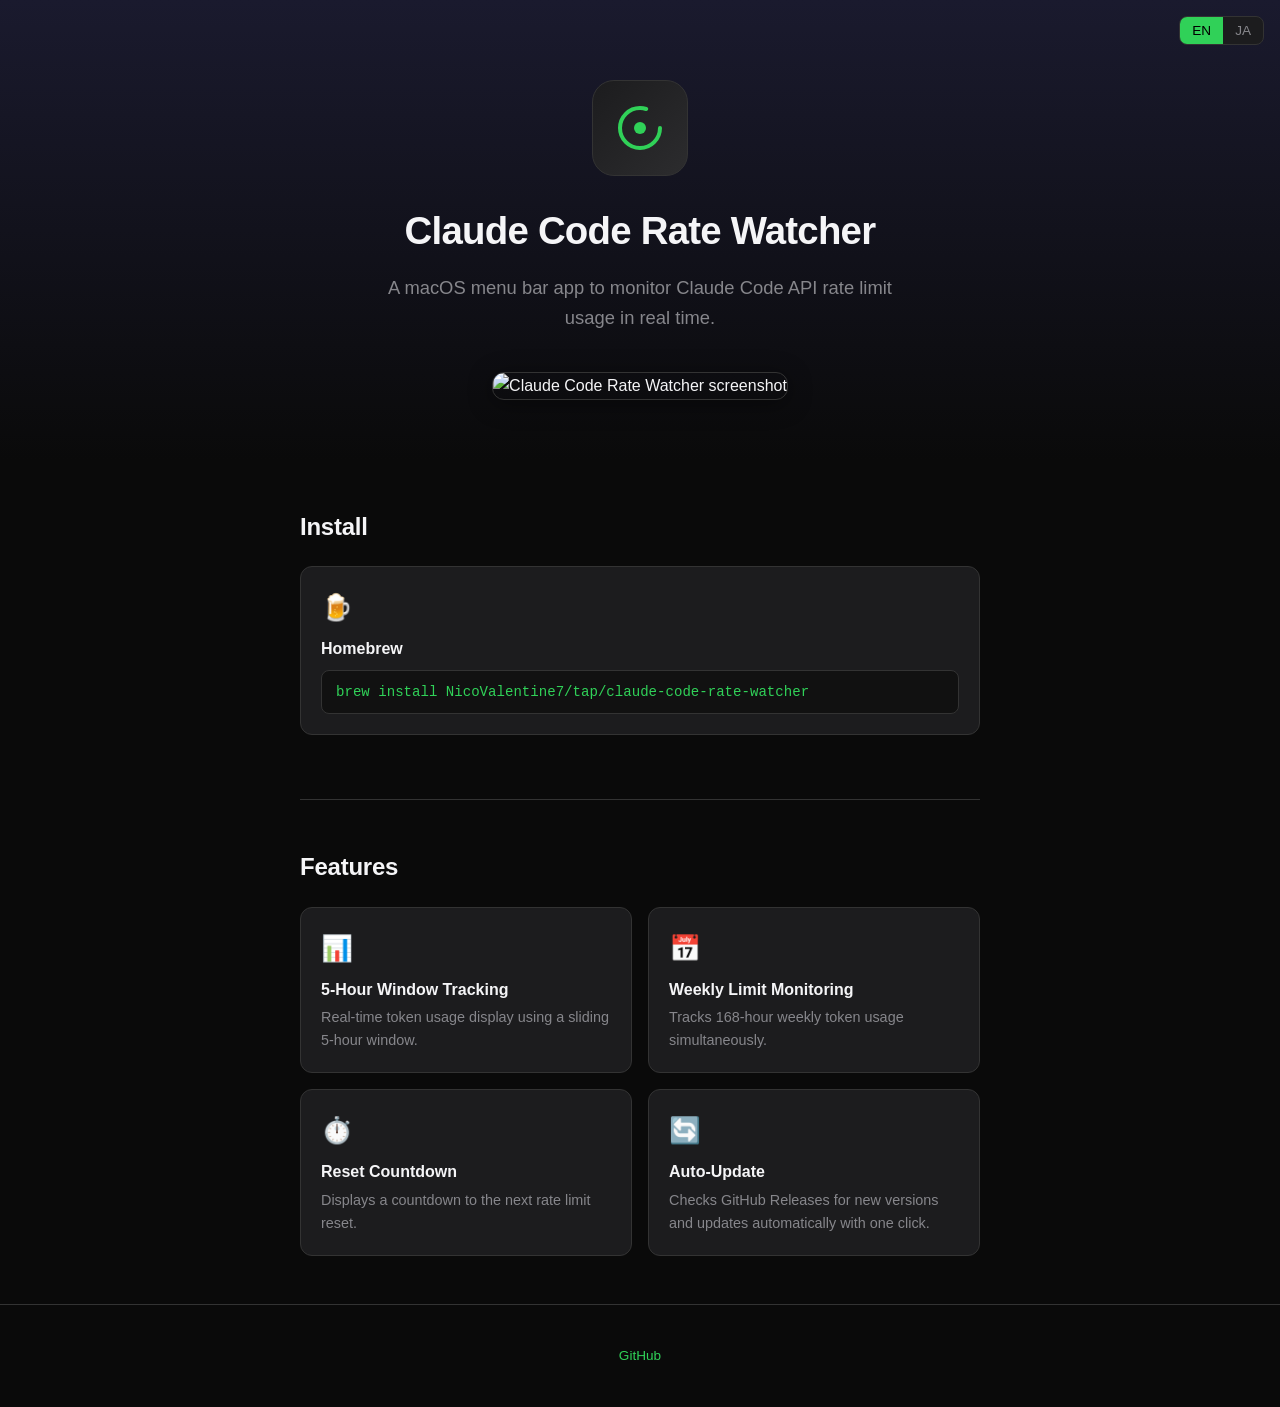
==== commit 228f58ca: "docs: Threshold Alerts と Launch at Login セクションを削除 Co-Authored-By: Claude Opus 4.6 <noreply@anthropic" ====
--- a/docs/index.html
+++ b/docs/index.html
@@ -195,11 +195,6 @@
         <p data-i18n="f2-desc"></p>
       </div>
       <div class="feature">
-        <div class="feature-icon" aria-hidden="true">&#x1F514;</div>
-        <h3 data-i18n="f3-title"></h3>
-        <p data-i18n="f3-desc"></p>
-      </div>
-      <div class="feature">
         <div class="feature-icon" aria-hidden="true">&#x23F1;&#xFE0F;</div>
         <h3 data-i18n="f4-title"></h3>
         <p data-i18n="f4-desc"></p>
@@ -208,11 +203,6 @@
         <div class="feature-icon" aria-hidden="true">&#x1F504;</div>
         <h3 data-i18n="f5-title"></h3>
         <p data-i18n="f5-desc"></p>
-      </div>
-      <div class="feature">
-        <div class="feature-icon" aria-hidden="true">&#x1F680;</div>
-        <h3 data-i18n="f6-title"></h3>
-        <p data-i18n="f6-desc"></p>
       </div>
     </div>
   </section>
@@ -232,14 +222,10 @@
     "f1-desc": "Real-time token usage display using a sliding 5-hour window.",
     "f2-title": "Weekly Limit Monitoring",
     "f2-desc": "Tracks 168-hour weekly token usage simultaneously.",
-    "f3-title": "Threshold Alerts",
-    "f3-desc": "Sends macOS notifications when usage exceeds 75% or 90%.",
     "f4-title": "Reset Countdown",
     "f4-desc": "Displays a countdown to the next rate limit reset.",
     "f5-title": "Auto-Update",
     "f5-desc": "Checks GitHub Releases for new versions and updates automatically with one click.",
-    "f6-title": "Launch at Login",
-    "f6-desc": "Toggle auto-start at login from the popover. Uses macOS LaunchAgent.",
     "install-title": "Install",
   },
   ja: {
@@ -249,14 +235,10 @@
     "f1-desc": "5 時間のスライディングウィンドウでトークン使用量をリアルタイム表示",
     "f2-title": "週次制限モニタリング",
     "f2-desc": "168 時間の週次トークン使用量も同時に追跡",
-    "f3-title": "閾値アラート",
-    "f3-desc": "使用量が 75% / 90% を超えると macOS 通知でお知らせ",
     "f4-title": "リセットカウントダウン",
     "f4-desc": "レート制限のリセットまでの残り時間をカウントダウン表示",
     "f5-title": "自動アップデート",
     "f5-desc": "GitHub Releases から最新バージョンを検出し、ワンクリックで自動更新",
-    "f6-title": "ログイン時に起動",
-    "f6-desc": "ポップオーバーからログイン時の自動起動を切り替え（macOS LaunchAgent）",
     "install-title": "インストール",
   }
 };
